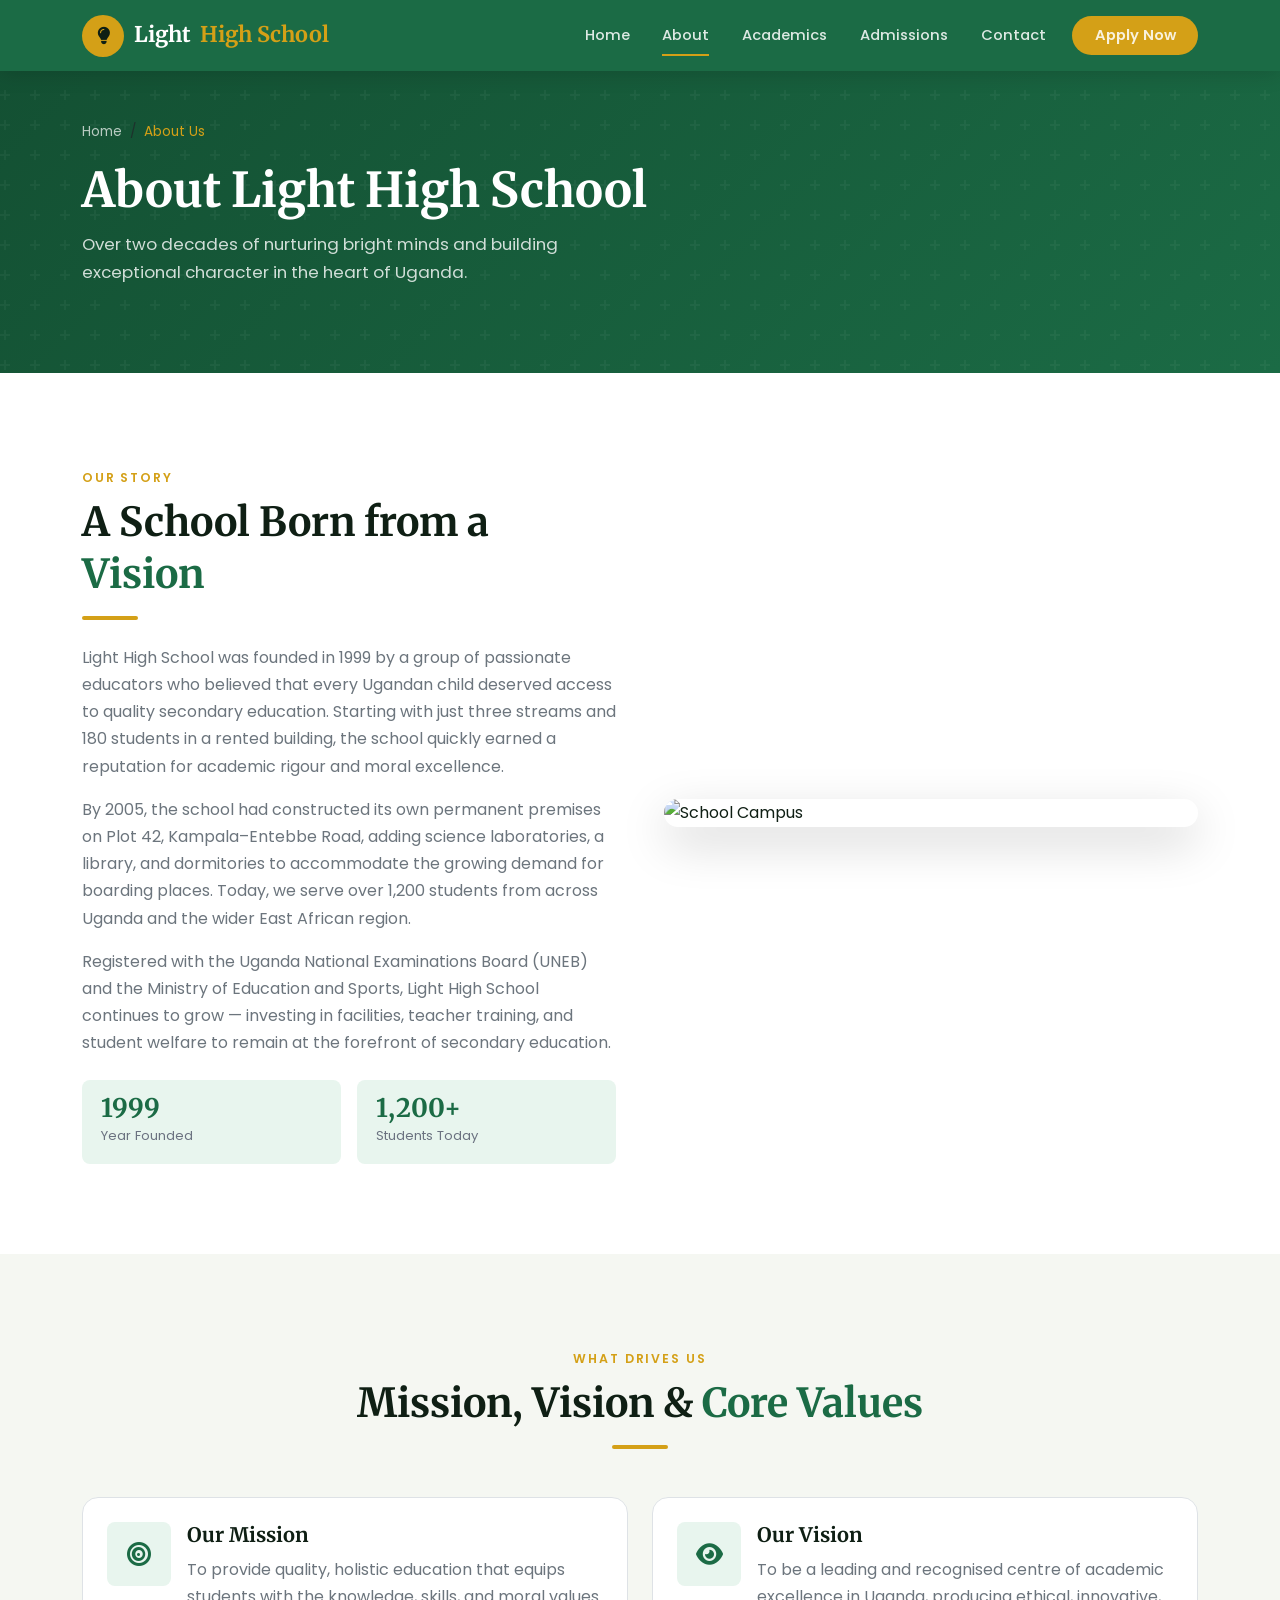
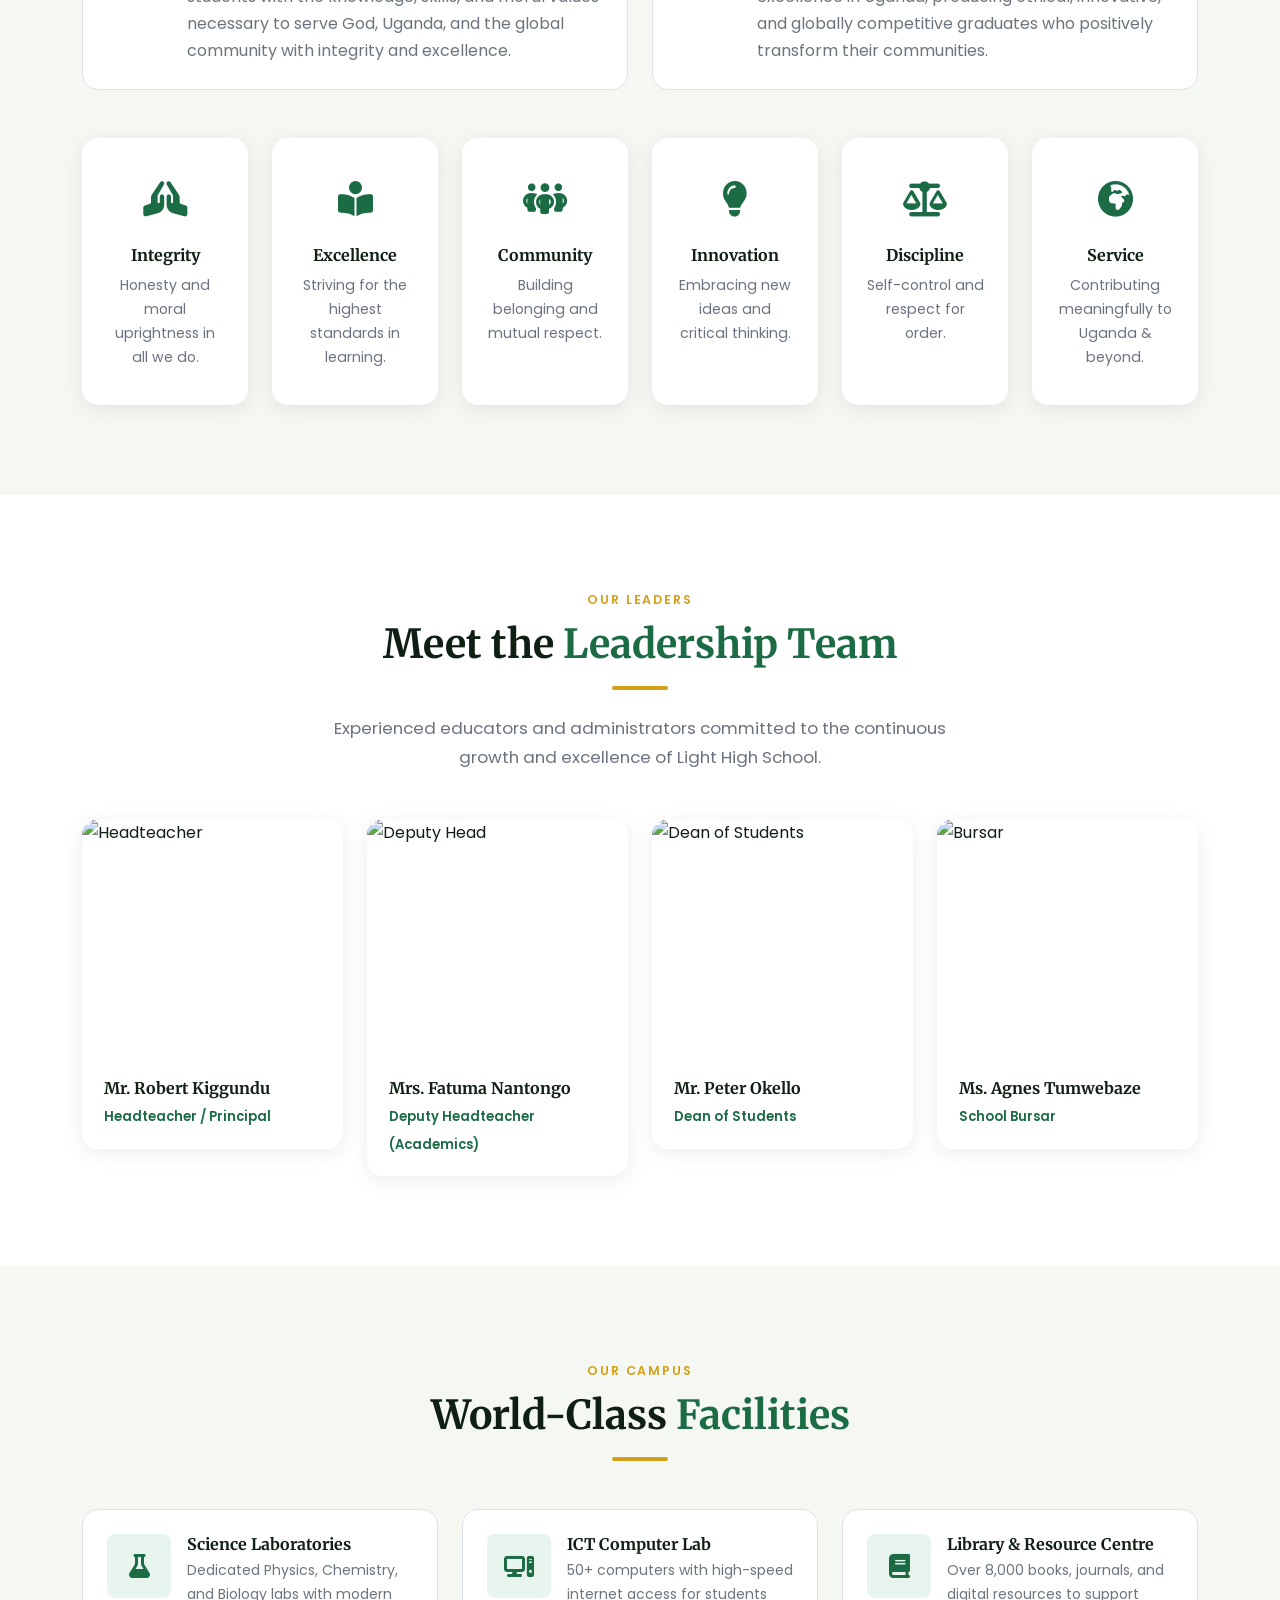
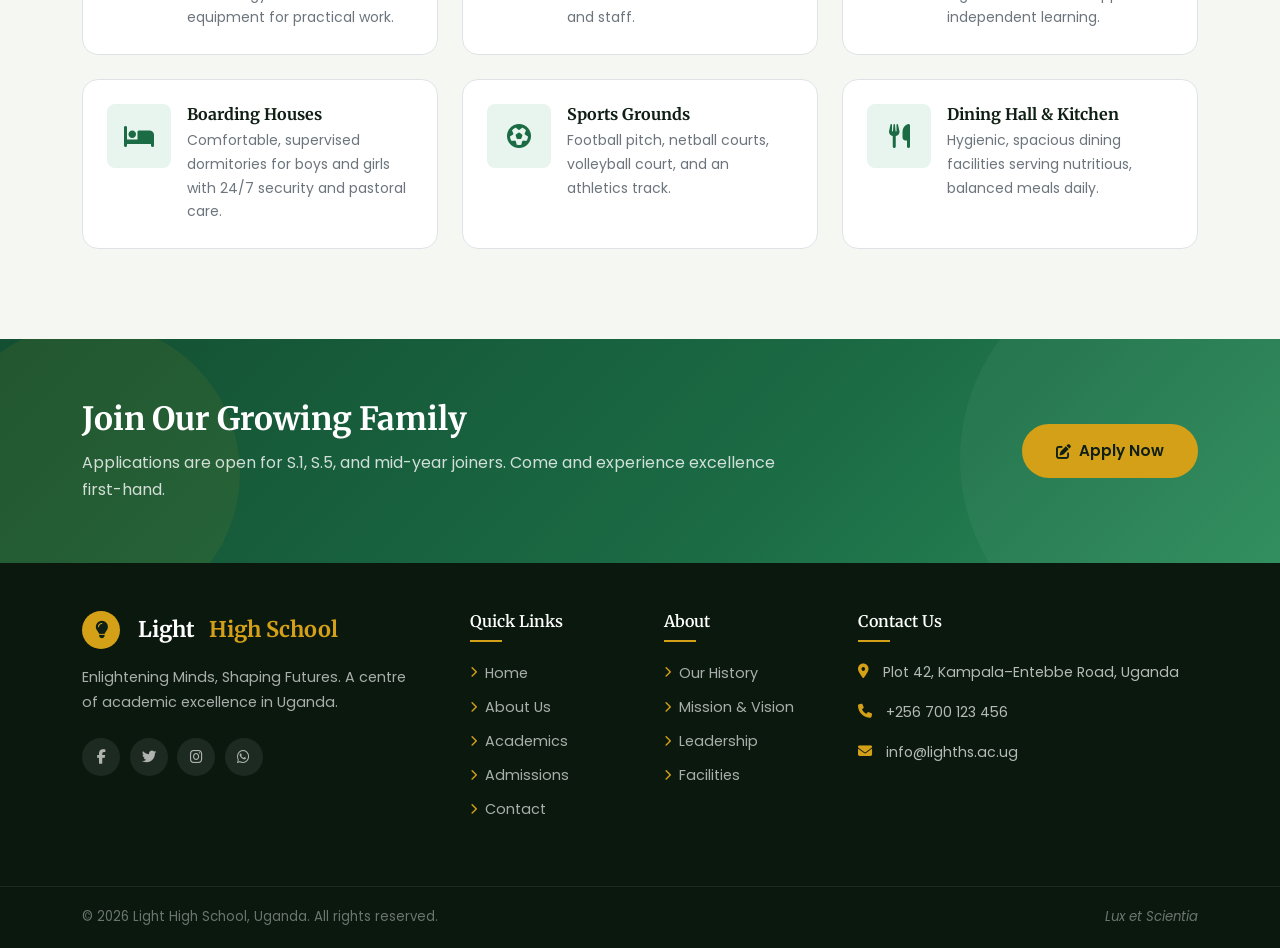
==== about.html @ de882171 "Add custom styles and main JavaScript functionality for Light High School website - Created a new CS" ====
<!DOCTYPE html>
<html lang="en">
<head>
  <meta charset="UTF-8" />
  <meta name="viewport" content="width=device-width, initial-scale=1.0" />
  <meta name="description" content="About Light High School Uganda — our history, mission, vision, core values, leadership, and campus facilities." />
  <title>About Us | Light High School Uganda</title>

  <link rel="icon" href="data:image/svg+xml,<svg xmlns='http://www.w3.org/2000/svg' viewBox='0 0 100 100'><text y='.9em' font-size='90'>🏫</text></svg>" />
  <link rel="preconnect" href="https://fonts.googleapis.com" />
  <link rel="preconnect" href="https://fonts.gstatic.com" crossorigin />
  <link href="https://fonts.googleapis.com/css2?family=Merriweather:wght@400;700;900&family=Poppins:wght@300;400;500;600;700&display=swap" rel="stylesheet" />
  <link href="https://cdn.jsdelivr.net/npm/bootstrap@5.3.3/dist/css/bootstrap.min.css" rel="stylesheet" />
  <link href="https://cdnjs.cloudflare.com/ajax/libs/font-awesome/6.5.1/css/all.min.css" rel="stylesheet" />
  <link href="https://unpkg.com/aos@2.3.4/dist/aos.css" rel="stylesheet" />
  <link href="css/style.css" rel="stylesheet" />
</head>
<body>

  <div id="preloader">
    <div class="preloader-logo">
      <div class="preloader-spinner"></div>
      <p class="fw-semibold text-primary-custom mb-0">Light High School</p>
    </div>
  </div>

  <!-- NAVBAR -->
  <nav id="mainNav" class="navbar navbar-expand-lg fixed-top navbar-solid">
    <div class="container">
      <a class="navbar-brand" href="index.html">
        <div class="brand-icon"><i class="fa-solid fa-lightbulb"></i></div>
        Light <span>High School</span>
      </a>
      <button class="navbar-toggler border-0 p-1" type="button" data-bs-toggle="collapse" data-bs-target="#navbarNav" aria-label="Toggle navigation">
        <span class="navbar-toggler-icon"></span>
      </button>
      <div class="collapse navbar-collapse" id="navbarNav">
        <ul class="navbar-nav ms-auto align-items-lg-center gap-lg-1">
          <li class="nav-item"><a class="nav-link" href="index.html">Home</a></li>
          <li class="nav-item"><a class="nav-link active" href="about.html">About</a></li>
          <li class="nav-item"><a class="nav-link" href="academics.html">Academics</a></li>
          <li class="nav-item"><a class="nav-link" href="admissions.html">Admissions</a></li>
          <li class="nav-item"><a class="nav-link" href="contact.html">Contact</a></li>
          <li class="nav-item ms-lg-2">
            <a class="nav-link nav-btn" href="admissions.html">Apply Now</a>
          </li>
        </ul>
      </div>
    </div>
  </nav>

  <!-- PAGE HERO -->
  <section class="page-hero">
    <div class="container position-relative" style="z-index:1;">
      <nav aria-label="breadcrumb" class="mb-3">
        <ol class="breadcrumb mb-0">
          <li class="breadcrumb-item"><a href="index.html">Home</a></li>
          <li class="breadcrumb-item active">About Us</li>
        </ol>
      </nav>
      <h1 class="text-white fw-bold mb-2" style="font-family:var(--ff-heading); font-size:clamp(2rem,5vw,3rem);">About Light High School</h1>
      <p style="color:rgba(255,255,255,.8); max-width:560px; font-size:1.05rem;">
        Over two decades of nurturing bright minds and building exceptional character in the heart of Uganda.
      </p>
    </div>
  </section>

  <!-- ===================== HISTORY ===================== -->
  <section class="section-pad bg-white">
    <div class="container">
      <div class="row align-items-center g-5">
        <div class="col-lg-6" data-aos="fade-right">
          <span class="section-label">Our Story</span>
          <h2 class="section-title">A School Born from a <span>Vision</span></h2>
          <div class="divider"></div>
          <p class="text-secondary mb-3">
            Light High School was founded in 1999 by a group of passionate educators who believed
            that every Ugandan child deserved access to quality secondary education. Starting with
            just three streams and 180 students in a rented building, the school quickly earned a
            reputation for academic rigour and moral excellence.
          </p>
          <p class="text-secondary mb-3">
            By 2005, the school had constructed its own permanent premises on Plot 42, Kampala–Entebbe
            Road, adding science laboratories, a library, and dormitories to accommodate the growing
            demand for boarding places. Today, we serve over 1,200 students from across Uganda and the
            wider East African region.
          </p>
          <p class="text-secondary mb-4">
            Registered with the Uganda National Examinations Board (UNEB) and the Ministry of Education
            and Sports, Light High School continues to grow — investing in facilities, teacher training,
            and student welfare to remain at the forefront of secondary education.
          </p>
          <div class="row g-3">
            <div class="col-6">
              <div class="achieve-badge">
                <div>
                  <div class="achieve-num">1999</div>
                  <p>Year Founded</p>
                </div>
              </div>
            </div>
            <div class="col-6">
              <div class="achieve-badge">
                <div>
                  <div class="achieve-num">1,200+</div>
                  <p>Students Today</p>
                </div>
              </div>
            </div>
          </div>
        </div>
        <div class="col-lg-6" data-aos="fade-left">
          <img
            src="https://images.unsplash.com/photo-1580582932707-520aed937b7b?w=700&q=80"
            alt="School Campus"
            class="img-fluid rounded-4 shadow-lg"
          />
        </div>
      </div>
    </div>
  </section>

  <!-- ===================== MISSION / VISION / VALUES ===================== -->
  <section class="section-pad bg-light-custom">
    <div class="container">
      <div class="text-center mb-5" data-aos="fade-up">
        <span class="section-label">What Drives Us</span>
        <h2 class="section-title">Mission, Vision &amp; <span>Core Values</span></h2>
        <div class="divider divider-center"></div>
      </div>

      <div class="row g-4 mb-5">
        <div class="col-md-6" data-aos="fade-up">
          <div class="card-hover p-4 h-100 d-flex gap-3">
            <div class="icon-box flex-shrink-0"><i class="fa-solid fa-bullseye"></i></div>
            <div>
              <h5 class="fw-bold mb-2">Our Mission</h5>
              <p class="text-secondary mb-0">
                To provide quality, holistic education that equips students with the knowledge,
                skills, and moral values necessary to serve God, Uganda, and the global community
                with integrity and excellence.
              </p>
            </div>
          </div>
        </div>
        <div class="col-md-6" data-aos="fade-up" data-aos-delay="100">
          <div class="card-hover p-4 h-100 d-flex gap-3">
            <div class="icon-box flex-shrink-0"><i class="fa-solid fa-eye"></i></div>
            <div>
              <h5 class="fw-bold mb-2">Our Vision</h5>
              <p class="text-secondary mb-0">
                To be a leading and recognised centre of academic excellence in Uganda, producing
                ethical, innovative, and globally competitive graduates who positively transform
                their communities.
              </p>
            </div>
          </div>
        </div>
      </div>

      <!-- Core Values -->
      <div class="row g-4">
        <div class="col-6 col-md-4 col-lg-2" data-aos="fade-up" data-aos-delay="0">
          <div class="value-card">
            <div class="value-icon"><i class="fa-solid fa-hands-praying"></i></div>
            <h5>Integrity</h5>
            <p>Honesty and moral uprightness in all we do.</p>
          </div>
        </div>
        <div class="col-6 col-md-4 col-lg-2" data-aos="fade-up" data-aos-delay="60">
          <div class="value-card">
            <div class="value-icon"><i class="fa-solid fa-book-open-reader"></i></div>
            <h5>Excellence</h5>
            <p>Striving for the highest standards in learning.</p>
          </div>
        </div>
        <div class="col-6 col-md-4 col-lg-2" data-aos="fade-up" data-aos-delay="120">
          <div class="value-card">
            <div class="value-icon"><i class="fa-solid fa-people-group"></i></div>
            <h5>Community</h5>
            <p>Building belonging and mutual respect.</p>
          </div>
        </div>
        <div class="col-6 col-md-4 col-lg-2" data-aos="fade-up" data-aos-delay="180">
          <div class="value-card">
            <div class="value-icon"><i class="fa-solid fa-lightbulb"></i></div>
            <h5>Innovation</h5>
            <p>Embracing new ideas and critical thinking.</p>
          </div>
        </div>
        <div class="col-6 col-md-4 col-lg-2" data-aos="fade-up" data-aos-delay="240">
          <div class="value-card">
            <div class="value-icon"><i class="fa-solid fa-scale-balanced"></i></div>
            <h5>Discipline</h5>
            <p>Self-control and respect for order.</p>
          </div>
        </div>
        <div class="col-6 col-md-4 col-lg-2" data-aos="fade-up" data-aos-delay="300">
          <div class="value-card">
            <div class="value-icon"><i class="fa-solid fa-earth-africa"></i></div>
            <h5>Service</h5>
            <p>Contributing meaningfully to Uganda &amp; beyond.</p>
          </div>
        </div>
      </div>
    </div>
  </section>

  <!-- ===================== LEADERSHIP ===================== -->
  <section class="section-pad bg-white">
    <div class="container">
      <div class="text-center mb-5" data-aos="fade-up">
        <span class="section-label">Our Leaders</span>
        <h2 class="section-title">Meet the <span>Leadership Team</span></h2>
        <div class="divider divider-center"></div>
        <p class="section-subtitle mx-auto">
          Experienced educators and administrators committed to the continuous growth
          and excellence of Light High School.
        </p>
      </div>
      <div class="row g-4 justify-content-center">
        <div class="col-sm-6 col-lg-3" data-aos="fade-up">
          <div class="team-card">
            <div class="team-img">
              <img src="https://i.pravatar.cc/300?img=59" alt="Headteacher" />
            </div>
            <div class="team-info">
              <h5>Mr. Robert Kiggundu</h5>
              <span>Headteacher / Principal</span>
            </div>
          </div>
        </div>
        <div class="col-sm-6 col-lg-3" data-aos="fade-up" data-aos-delay="80">
          <div class="team-card">
            <div class="team-img">
              <img src="https://i.pravatar.cc/300?img=49" alt="Deputy Head" />
            </div>
            <div class="team-info">
              <h5>Mrs. Fatuma Nantongo</h5>
              <span>Deputy Headteacher (Academics)</span>
            </div>
          </div>
        </div>
        <div class="col-sm-6 col-lg-3" data-aos="fade-up" data-aos-delay="160">
          <div class="team-card">
            <div class="team-img">
              <img src="https://i.pravatar.cc/300?img=52" alt="Dean of Students" />
            </div>
            <div class="team-info">
              <h5>Mr. Peter Okello</h5>
              <span>Dean of Students</span>
            </div>
          </div>
        </div>
        <div class="col-sm-6 col-lg-3" data-aos="fade-up" data-aos-delay="240">
          <div class="team-card">
            <div class="team-img">
              <img src="https://i.pravatar.cc/300?img=44" alt="Bursar" />
            </div>
            <div class="team-info">
              <h5>Ms. Agnes Tumwebaze</h5>
              <span>School Bursar</span>
            </div>
          </div>
        </div>
      </div>
    </div>
  </section>

  <!-- ===================== FACILITIES ===================== -->
  <section class="section-pad bg-light-custom">
    <div class="container">
      <div class="text-center mb-5" data-aos="fade-up">
        <span class="section-label">Our Campus</span>
        <h2 class="section-title">World-Class <span>Facilities</span></h2>
        <div class="divider divider-center"></div>
      </div>
      <div class="row g-4">
        <div class="col-md-6 col-lg-4" data-aos="fade-up" data-aos-delay="0">
          <div class="card-hover p-4 h-100 d-flex gap-3">
            <div class="icon-box flex-shrink-0"><i class="fa-solid fa-flask"></i></div>
            <div>
              <h6 class="fw-bold mb-1">Science Laboratories</h6>
              <p class="text-secondary small mb-0">Dedicated Physics, Chemistry, and Biology labs with modern equipment for practical work.</p>
            </div>
          </div>
        </div>
        <div class="col-md-6 col-lg-4" data-aos="fade-up" data-aos-delay="60">
          <div class="card-hover p-4 h-100 d-flex gap-3">
            <div class="icon-box flex-shrink-0"><i class="fa-solid fa-computer"></i></div>
            <div>
              <h6 class="fw-bold mb-1">ICT Computer Lab</h6>
              <p class="text-secondary small mb-0">50+ computers with high-speed internet access for students and staff.</p>
            </div>
          </div>
        </div>
        <div class="col-md-6 col-lg-4" data-aos="fade-up" data-aos-delay="120">
          <div class="card-hover p-4 h-100 d-flex gap-3">
            <div class="icon-box flex-shrink-0"><i class="fa-solid fa-book"></i></div>
            <div>
              <h6 class="fw-bold mb-1">Library &amp; Resource Centre</h6>
              <p class="text-secondary small mb-0">Over 8,000 books, journals, and digital resources to support independent learning.</p>
            </div>
          </div>
        </div>
        <div class="col-md-6 col-lg-4" data-aos="fade-up" data-aos-delay="0">
          <div class="card-hover p-4 h-100 d-flex gap-3">
            <div class="icon-box flex-shrink-0"><i class="fa-solid fa-bed"></i></div>
            <div>
              <h6 class="fw-bold mb-1">Boarding Houses</h6>
              <p class="text-secondary small mb-0">Comfortable, supervised dormitories for boys and girls with 24/7 security and pastoral care.</p>
            </div>
          </div>
        </div>
        <div class="col-md-6 col-lg-4" data-aos="fade-up" data-aos-delay="60">
          <div class="card-hover p-4 h-100 d-flex gap-3">
            <div class="icon-box flex-shrink-0"><i class="fa-solid fa-futbol"></i></div>
            <div>
              <h6 class="fw-bold mb-1">Sports Grounds</h6>
              <p class="text-secondary small mb-0">Football pitch, netball courts, volleyball court, and an athletics track.</p>
            </div>
          </div>
        </div>
        <div class="col-md-6 col-lg-4" data-aos="fade-up" data-aos-delay="120">
          <div class="card-hover p-4 h-100 d-flex gap-3">
            <div class="icon-box flex-shrink-0"><i class="fa-solid fa-utensils"></i></div>
            <div>
              <h6 class="fw-bold mb-1">Dining Hall &amp; Kitchen</h6>
              <p class="text-secondary small mb-0">Hygienic, spacious dining facilities serving nutritious, balanced meals daily.</p>
            </div>
          </div>
        </div>
      </div>
    </div>
  </section>

  <!-- CTA -->
  <section class="cta-banner section-pad-sm">
    <div class="container position-relative" style="z-index:1;">
      <div class="row align-items-center g-4">
        <div class="col-lg-8" data-aos="fade-right">
          <h2 class="text-white fw-bold mb-2" style="font-family:var(--ff-heading); font-size:clamp(1.5rem,3vw,2rem);">
            Join Our Growing Family
          </h2>
          <p style="color:rgba(255,255,255,.8); margin:0;">
            Applications are open for S.1, S.5, and mid-year joiners. Come and experience excellence first-hand.
          </p>
        </div>
        <div class="col-lg-4 text-lg-end" data-aos="fade-left">
          <a href="admissions.html" class="btn-gold">
            <i class="fa-solid fa-pen-to-square"></i> Apply Now
          </a>
        </div>
      </div>
    </div>
  </section>

  <!-- FOOTER -->
  <footer class="footer pt-5 pb-0">
    <div class="container">
      <div class="row g-5 pb-5">
        <div class="col-lg-4">
          <a href="index.html" class="navbar-brand mb-3 d-inline-flex text-white text-decoration-none" style="font-family:var(--ff-heading);">
            <div class="brand-icon me-2" style="background:var(--clr-gold); color:#0f1f14; width:38px; height:38px; border-radius:50%; display:flex; align-items:center; justify-content:center;">
              <i class="fa-solid fa-lightbulb"></i>
            </div>
            Light <span style="color:var(--clr-gold); margin-left:.3rem;">High School</span>
          </a>
          <p style="font-size:.9rem; color:rgba(255,255,255,.65);" class="mb-4">
            Enlightening Minds, Shaping Futures. A centre of academic excellence in Uganda.
          </p>
          <div class="social-links">
            <a href="#" class="social-link"><i class="fab fa-facebook-f"></i></a>
            <a href="#" class="social-link"><i class="fab fa-twitter"></i></a>
            <a href="#" class="social-link"><i class="fab fa-instagram"></i></a>
            <a href="#" class="social-link"><i class="fab fa-whatsapp"></i></a>
          </div>
        </div>
        <div class="col-6 col-lg-2">
          <h5>Quick Links</h5>
          <ul class="footer-links">
            <li><a href="index.html"><i class="fa-solid fa-chevron-right"></i>Home</a></li>
            <li><a href="about.html"><i class="fa-solid fa-chevron-right"></i>About Us</a></li>
            <li><a href="academics.html"><i class="fa-solid fa-chevron-right"></i>Academics</a></li>
            <li><a href="admissions.html"><i class="fa-solid fa-chevron-right"></i>Admissions</a></li>
            <li><a href="contact.html"><i class="fa-solid fa-chevron-right"></i>Contact</a></li>
          </ul>
        </div>
        <div class="col-6 col-lg-2">
          <h5>About</h5>
          <ul class="footer-links">
            <li><a href="about.html"><i class="fa-solid fa-chevron-right"></i>Our History</a></li>
            <li><a href="about.html"><i class="fa-solid fa-chevron-right"></i>Mission &amp; Vision</a></li>
            <li><a href="about.html"><i class="fa-solid fa-chevron-right"></i>Leadership</a></li>
            <li><a href="about.html"><i class="fa-solid fa-chevron-right"></i>Facilities</a></li>
          </ul>
        </div>
        <div class="col-lg-4">
          <h5>Contact Us</h5>
          <div class="footer-contact-item"><i class="fa-solid fa-location-dot"></i><span>Plot 42, Kampala–Entebbe Road, Uganda</span></div>
          <div class="footer-contact-item"><i class="fa-solid fa-phone"></i><span>+256 700 123 456</span></div>
          <div class="footer-contact-item"><i class="fa-solid fa-envelope"></i><span>info@lighths.ac.ug</span></div>
        </div>
      </div>
    </div>
    <div class="footer-bottom">
      <div class="container d-flex flex-column flex-md-row align-items-center justify-content-between gap-2">
        <p class="mb-0">&copy; <span class="current-year"></span> Light High School, Uganda. All rights reserved.</p>
        <p class="mb-0"><em>Lux et Scientia</em></p>
      </div>
    </div>
  </footer>

  <button id="backToTop" aria-label="Back to top"><i class="fa-solid fa-chevron-up"></i></button>

  <script src="https://cdn.jsdelivr.net/npm/bootstrap@5.3.3/dist/js/bootstrap.bundle.min.js"></script>
  <script src="https://unpkg.com/aos@2.3.4/dist/aos.js"></script>
  <script>AOS.init({ once: true, duration: 700, offset: 60 });</script>
  <script src="js/main.js"></script>
</body>
</html>
---- css/style.css ----
/* ============================================================
   LIGHT HIGH SCHOOL — Custom Stylesheet
   ============================================================ */

/* ---------- CSS Variables ---------- */
:root {
  --clr-primary:    #1b6b45;
  --clr-primary-dk: #134f32;
  --clr-primary-lt: #e8f5ee;
  --clr-gold:       #d4a017;
  --clr-gold-lt:    #fdf4dc;
  --clr-dark:       #0f1f14;
  --clr-gray:       #6b7280;
  --clr-light:      #f5f7f2;
  --clr-white:      #ffffff;
  --clr-border:     #dee2e6;

  --ff-heading: 'Merriweather', serif;
  --ff-body:    'Poppins', sans-serif;

  --radius:    0.5rem;
  --radius-lg: 1rem;
  --shadow:    0 4px 20px rgba(0,0,0,.08);
  --shadow-md: 0 8px 32px rgba(0,0,0,.12);
  --transition: all .3s ease;
}

/* ---------- Base ---------- */
*, *::before, *::after { box-sizing: border-box; margin: 0; padding: 0; }

html { scroll-behavior: smooth; }

body {
  font-family: var(--ff-body);
  font-size: 16px;
  color: var(--clr-dark);
  background: var(--clr-white);
  line-height: 1.7;
  overflow-x: hidden;
}

h1, h2, h3, h4, h5, h6 {
  font-family: var(--ff-heading);
  font-weight: 700;
  line-height: 1.3;
}

a { text-decoration: none; transition: var(--transition); }
img { max-width: 100%; display: block; }

/* ---------- Utility Classes ---------- */
.text-primary-custom { color: var(--clr-primary) !important; }
.text-gold           { color: var(--clr-gold) !important; }
.bg-primary-custom   { background-color: var(--clr-primary) !important; }
.bg-light-custom     { background-color: var(--clr-light) !important; }
.bg-gold             { background-color: var(--clr-gold) !important; }

.section-pad { padding: 90px 0; }
.section-pad-sm { padding: 60px 0; }

.section-label {
  display: inline-block;
  font-size: .78rem;
  font-weight: 600;
  letter-spacing: .15em;
  text-transform: uppercase;
  color: var(--clr-gold);
  margin-bottom: .5rem;
}

.section-title {
  font-size: clamp(1.8rem, 4vw, 2.5rem);
  color: var(--clr-dark);
  margin-bottom: 1rem;
}

.section-title span { color: var(--clr-primary); }

.section-subtitle {
  color: var(--clr-gray);
  font-size: 1.05rem;
  max-width: 620px;
}

.divider {
  width: 56px;
  height: 4px;
  background: var(--clr-gold);
  border-radius: 2px;
  margin: 1rem 0 1.5rem;
}

.divider-center { margin-left: auto; margin-right: auto; }

/* ---------- Buttons ---------- */
.btn-primary-custom {
  background: var(--clr-primary);
  color: var(--clr-white);
  border: 2px solid var(--clr-primary);
  padding: .75rem 2rem;
  border-radius: 50px;
  font-weight: 600;
  font-size: .95rem;
  display: inline-flex;
  align-items: center;
  gap: .5rem;
  transition: var(--transition);
}
.btn-primary-custom:hover {
  background: var(--clr-primary-dk);
  border-color: var(--clr-primary-dk);
  color: var(--clr-white);
  transform: translateY(-2px);
  box-shadow: 0 6px 20px rgba(27,107,69,.35);
}

.btn-outline-custom {
  background: transparent;
  color: var(--clr-white);
  border: 2px solid var(--clr-white);
  padding: .75rem 2rem;
  border-radius: 50px;
  font-weight: 600;
  font-size: .95rem;
  display: inline-flex;
  align-items: center;
  gap: .5rem;
  transition: var(--transition);
}
.btn-outline-custom:hover {
  background: var(--clr-white);
  color: var(--clr-primary);
  transform: translateY(-2px);
}

.btn-gold {
  background: var(--clr-gold);
  color: var(--clr-dark);
  border: 2px solid var(--clr-gold);
  padding: .75rem 2rem;
  border-radius: 50px;
  font-weight: 600;
  font-size: .95rem;
  display: inline-flex;
  align-items: center;
  gap: .5rem;
  transition: var(--transition);
}
.btn-gold:hover {
  background: #b8880f;
  border-color: #b8880f;
  color: var(--clr-white);
  transform: translateY(-2px);
  box-shadow: 0 6px 20px rgba(212,160,23,.35);
}

/* ---------- Navbar ---------- */
#mainNav {
  transition: background .4s ease, box-shadow .4s ease, padding .3s ease;
  padding: 1.1rem 0;
  z-index: 1050;
}

#mainNav.scrolled {
  background: var(--clr-white) !important;
  box-shadow: 0 2px 20px rgba(0,0,0,.1);
  padding: .6rem 0;
}

#mainNav.scrolled .nav-link { color: var(--clr-dark) !important; }
#mainNav.scrolled .navbar-brand { color: var(--clr-primary) !important; }
#mainNav.scrolled .navbar-brand span { color: var(--clr-gold) !important; }
#mainNav.scrolled .nav-btn { background: var(--clr-primary) !important; color: var(--clr-white) !important; }

.navbar-brand {
  font-family: var(--ff-heading);
  font-size: 1.35rem;
  font-weight: 700;
  color: var(--clr-white) !important;
  display: flex;
  align-items: center;
  gap: .6rem;
}
.navbar-brand span { color: var(--clr-gold); }
.navbar-brand .brand-icon {
  width: 42px;
  height: 42px;
  background: var(--clr-gold);
  border-radius: 50%;
  display: flex;
  align-items: center;
  justify-content: center;
  font-size: 1.1rem;
  color: var(--clr-dark);
  flex-shrink: 0;
}

.nav-link {
  font-weight: 500;
  font-size: .92rem;
  color: rgba(255,255,255,.9) !important;
  padding: .4rem .9rem !important;
  position: relative;
  transition: var(--transition);
}
.nav-link::after {
  content: '';
  position: absolute;
  bottom: -2px;
  left: .9rem;
  right: .9rem;
  height: 2px;
  background: var(--clr-gold);
  transform: scaleX(0);
  transition: transform .3s ease;
}
.nav-link:hover::after,
.nav-link.active::after { transform: scaleX(1); }
.nav-link:hover, .nav-link.active { color: var(--clr-gold) !important; }

.nav-btn {
  background: var(--clr-gold);
  color: var(--clr-dark) !important;
  border-radius: 50px;
  padding: .45rem 1.4rem !important;
  font-weight: 600;
  transition: var(--transition);
}
.nav-btn:hover { background: #b8880f !important; color: var(--clr-white) !important; transform: translateY(-1px); }
.nav-btn::after { display: none !important; }

/* Solid navbar (non-transparent pages) */
.navbar-solid {
  background: var(--clr-primary) !important;
  box-shadow: 0 2px 20px rgba(0,0,0,.15);
  padding: .6rem 0 !important;
}
.navbar-solid .nav-link { color: rgba(255,255,255,.85) !important; }

/* ---------- Hero ---------- */
.hero {
  min-height: 100vh;
  background: linear-gradient(135deg, rgba(15,31,20,.82) 0%, rgba(27,107,69,.65) 100%),
              url('https://images.unsplash.com/photo-1580582932707-520aed937b7b?w=1600&q=80') center/cover no-repeat;
  display: flex;
  align-items: center;
  position: relative;
  overflow: hidden;
}

.hero::after {
  content: '';
  position: absolute;
  bottom: 0; left: 0; right: 0;
  height: 80px;
  background: linear-gradient(to bottom, transparent, var(--clr-white));
}

.hero-badge {
  display: inline-flex;
  align-items: center;
  gap: .5rem;
  background: rgba(212,160,23,.2);
  border: 1px solid rgba(212,160,23,.5);
  color: var(--clr-gold);
  padding: .45rem 1.2rem;
  border-radius: 50px;
  font-size: .82rem;
  font-weight: 600;
  letter-spacing: .08em;
  text-transform: uppercase;
  margin-bottom: 1.5rem;
}

.hero-title {
  font-size: clamp(2.4rem, 6vw, 4rem);
  color: var(--clr-white);
  margin-bottom: 1.2rem;
  line-height: 1.2;
}
.hero-title span { color: var(--clr-gold); }

.hero-subtitle {
  font-size: 1.1rem;
  color: rgba(255,255,255,.85);
  max-width: 560px;
  margin-bottom: 2.2rem;
}

.hero-actions { display: flex; gap: 1rem; flex-wrap: wrap; }

.hero-scroll {
  position: absolute;
  bottom: 100px;
  left: 50%;
  transform: translateX(-50%);
  display: flex;
  flex-direction: column;
  align-items: center;
  gap: .4rem;
  color: rgba(255,255,255,.6);
  font-size: .75rem;
  letter-spacing: .1em;
  text-transform: uppercase;
  z-index: 2;
  animation: bounce 2s infinite;
}
.hero-scroll i { font-size: 1.2rem; }

@keyframes bounce {
  0%, 100% { transform: translateX(-50%) translateY(0); }
  50%       { transform: translateX(-50%) translateY(8px); }
}

/* ---------- Stats Bar ---------- */
.stats-bar {
  background: var(--clr-primary);
  padding: 0;
}

.stat-item {
  padding: 2rem 1.5rem;
  text-align: center;
  position: relative;
  transition: var(--transition);
}

.stat-item:not(:last-child)::after {
  content: '';
  position: absolute;
  right: 0; top: 25%; bottom: 25%;
  width: 1px;
  background: rgba(255,255,255,.2);
}

.stat-number {
  font-family: var(--ff-heading);
  font-size: 2.4rem;
  font-weight: 700;
  color: var(--clr-gold);
  line-height: 1;
}

.stat-label {
  font-size: .82rem;
  color: rgba(255,255,255,.75);
  font-weight: 500;
  margin-top: .3rem;
  text-transform: uppercase;
  letter-spacing: .08em;
}

/* ---------- Cards ---------- */
.card-hover {
  border: 1px solid var(--clr-border);
  border-radius: var(--radius-lg);
  overflow: hidden;
  transition: var(--transition);
  background: var(--clr-white);
}
.card-hover:hover {
  transform: translateY(-6px);
  box-shadow: var(--shadow-md);
  border-color: transparent;
}

.icon-box {
  width: 64px;
  height: 64px;
  border-radius: var(--radius);
  display: flex;
  align-items: center;
  justify-content: center;
  font-size: 1.5rem;
  background: var(--clr-primary-lt);
  color: var(--clr-primary);
  transition: var(--transition);
}
.card-hover:hover .icon-box {
  background: var(--clr-primary);
  color: var(--clr-white);
}

/* ---------- Page Hero (inner pages) ---------- */
.page-hero {
  background: linear-gradient(135deg, var(--clr-primary-dk) 0%, var(--clr-primary) 100%);
  padding: 120px 0 70px;
  position: relative;
  overflow: hidden;
}

.page-hero::before {
  content: '';
  position: absolute;
  inset: 0;
  background: url("data:image/svg+xml,%3Csvg width='60' height='60' viewBox='0 0 60 60' xmlns='http://www.w3.org/2000/svg'%3E%3Cg fill='none' fill-rule='evenodd'%3E%3Cg fill='%23ffffff' fill-opacity='0.04'%3E%3Cpath d='M36 34v-4h-2v4h-4v2h4v4h2v-4h4v-2h-4zm0-30V0h-2v4h-4v2h4v4h2V6h4V4h-4zM6 34v-4H4v4H0v2h4v4h2v-4h4v-2H6zM6 4V0H4v4H0v2h4v4h2V6h4V4H6z'/%3E%3C/g%3E%3C/g%3E%3C/svg%3E");
}

.page-hero .breadcrumb-item { font-size: .85rem; }
.page-hero .breadcrumb-item a { color: rgba(255,255,255,.7); }
.page-hero .breadcrumb-item a:hover { color: var(--clr-gold); }
.page-hero .breadcrumb-item.active { color: var(--clr-gold); }
.page-hero .breadcrumb-divider { color: rgba(255,255,255,.4); }

/* ---------- News Card ---------- */
.news-card {
  border-radius: var(--radius-lg);
  overflow: hidden;
  background: var(--clr-white);
  box-shadow: var(--shadow);
  transition: var(--transition);
}
.news-card:hover { transform: translateY(-5px); box-shadow: var(--shadow-md); }

.news-card .news-img {
  height: 200px;
  overflow: hidden;
}
.news-card .news-img img {
  width: 100%; height: 100%;
  object-fit: cover;
  transition: transform .4s ease;
}
.news-card:hover .news-img img { transform: scale(1.06); }

.news-tag {
  font-size: .72rem;
  font-weight: 700;
  text-transform: uppercase;
  letter-spacing: .1em;
  background: var(--clr-primary-lt);
  color: var(--clr-primary);
  padding: .25rem .75rem;
  border-radius: 50px;
  display: inline-block;
}

.news-date { font-size: .82rem; color: var(--clr-gray); }

/* ---------- Subject / Program Cards ---------- */
.program-card {
  background: var(--clr-white);
  border-radius: var(--radius-lg);
  padding: 2rem;
  border-left: 4px solid var(--clr-primary);
  box-shadow: var(--shadow);
  transition: var(--transition);
}
.program-card:hover { transform: translateY(-4px); box-shadow: var(--shadow-md); border-left-color: var(--clr-gold); }

.program-card h5 { color: var(--clr-primary); margin-bottom: .4rem; }
.program-card p { color: var(--clr-gray); font-size: .9rem; margin: 0; }

/* ---------- Steps / Process ---------- */
.step-item {
  display: flex;
  gap: 1.5rem;
  align-items: flex-start;
  position: relative;
}

.step-number {
  width: 52px;
  height: 52px;
  border-radius: 50%;
  background: var(--clr-primary);
  color: var(--clr-white);
  font-weight: 700;
  font-size: 1.1rem;
  display: flex;
  align-items: center;
  justify-content: center;
  flex-shrink: 0;
  position: relative;
  z-index: 1;
}

.step-connector {
  position: absolute;
  left: 26px;
  top: 52px;
  bottom: -24px;
  width: 2px;
  background: var(--clr-border);
  z-index: 0;
}

/* ---------- FAQ Accordion ---------- */
.accordion-item { border: 1px solid var(--clr-border); border-radius: var(--radius) !important; margin-bottom: .75rem; overflow: hidden; }
.accordion-button {
  font-weight: 600;
  color: var(--clr-dark);
  background: var(--clr-white);
  font-size: .95rem;
  padding: 1.1rem 1.4rem;
}
.accordion-button:not(.collapsed) { background: var(--clr-primary-lt); color: var(--clr-primary); box-shadow: none; }
.accordion-button:focus { box-shadow: 0 0 0 .2rem rgba(27,107,69,.2); }
.accordion-button::after { filter: none; }
.accordion-body { padding: 1rem 1.4rem; color: var(--clr-gray); font-size: .95rem; }

/* ---------- Fees Table ---------- */
.fees-table th { background: var(--clr-primary); color: var(--clr-white); border: none; padding: 1rem 1.2rem; }
.fees-table td { padding: .9rem 1.2rem; border-color: var(--clr-border); }
.fees-table tbody tr:hover { background: var(--clr-primary-lt); }

/* ---------- Contact ---------- */
.contact-card {
  background: var(--clr-white);
  border-radius: var(--radius-lg);
  padding: 2rem 1.5rem;
  text-align: center;
  box-shadow: var(--shadow);
  transition: var(--transition);
  height: 100%;
}
.contact-card:hover { transform: translateY(-4px); box-shadow: var(--shadow-md); }

.contact-icon {
  width: 64px;
  height: 64px;
  border-radius: 50%;
  background: var(--clr-primary-lt);
  color: var(--clr-primary);
  font-size: 1.5rem;
  display: flex;
  align-items: center;
  justify-content: center;
  margin: 0 auto 1rem;
  transition: var(--transition);
}
.contact-card:hover .contact-icon { background: var(--clr-primary); color: var(--clr-white); }

.contact-form input,
.contact-form textarea,
.contact-form select {
  border: 1px solid var(--clr-border);
  border-radius: var(--radius);
  padding: .8rem 1rem;
  font-family: var(--ff-body);
  font-size: .93rem;
  width: 100%;
  transition: border-color .2s;
  color: var(--clr-dark);
}
.contact-form input:focus,
.contact-form textarea:focus,
.contact-form select:focus {
  outline: none;
  border-color: var(--clr-primary);
  box-shadow: 0 0 0 3px rgba(27,107,69,.1);
}
.contact-form label { font-size: .88rem; font-weight: 600; color: var(--clr-dark); margin-bottom: .4rem; display: block; }

/* ---------- Map placeholder ---------- */
.map-wrapper {
  border-radius: var(--radius-lg);
  overflow: hidden;
  box-shadow: var(--shadow);
  background: #e8ede9;
  height: 380px;
  display: flex;
  align-items: center;
  justify-content: center;
}
.map-wrapper iframe { width: 100%; height: 100%; border: none; }

/* ---------- CTA Banner ---------- */
.cta-banner {
  background: linear-gradient(135deg, var(--clr-primary-dk) 0%, var(--clr-primary) 60%, #2a8a58 100%);
  position: relative;
  overflow: hidden;
}
.cta-banner::before {
  content: '';
  position: absolute;
  right: -80px; top: -80px;
  width: 400px; height: 400px;
  border-radius: 50%;
  background: rgba(255,255,255,.04);
}
.cta-banner::after {
  content: '';
  position: absolute;
  left: -60px; bottom: -60px;
  width: 300px; height: 300px;
  border-radius: 50%;
  background: rgba(212,160,23,.08);
}

/* ---------- Footer ---------- */
.footer {
  background: #0a180e;
  color: rgba(255,255,255,.7);
}

.footer h5 {
  color: var(--clr-white);
  font-size: 1rem;
  font-weight: 600;
  margin-bottom: 1.2rem;
  position: relative;
  padding-bottom: .6rem;
}
.footer h5::after {
  content: '';
  position: absolute;
  left: 0; bottom: 0;
  width: 32px; height: 2px;
  background: var(--clr-gold);
}

.footer a { color: rgba(255,255,255,.65); }
.footer a:hover { color: var(--clr-gold); padding-left: 4px; }

.footer-links { list-style: none; padding: 0; }
.footer-links li { margin-bottom: .6rem; font-size: .9rem; }
.footer-links li a { display: flex; align-items: center; gap: .5rem; }
.footer-links li a i { font-size: .7rem; color: var(--clr-gold); transition: var(--transition); }

.footer-contact-item {
  display: flex;
  align-items: flex-start;
  gap: .9rem;
  margin-bottom: 1rem;
  font-size: .88rem;
}
.footer-contact-item i { color: var(--clr-gold); margin-top: .2rem; flex-shrink: 0; }

.social-links { display: flex; gap: .6rem; flex-wrap: wrap; }
.social-link {
  width: 38px; height: 38px;
  border-radius: 50%;
  background: rgba(255,255,255,.08);
  color: rgba(255,255,255,.7);
  display: flex; align-items: center; justify-content: center;
  font-size: .9rem;
  transition: var(--transition);
}
.social-link:hover { background: var(--clr-gold); color: var(--clr-dark); transform: translateY(-2px); }

.footer-bottom {
  border-top: 1px solid rgba(255,255,255,.08);
  padding: 1.2rem 0;
  font-size: .83rem;
  color: rgba(255,255,255,.4);
}

/* ---------- Back to Top ---------- */
#backToTop {
  position: fixed;
  bottom: 2rem; right: 2rem;
  width: 46px; height: 46px;
  background: var(--clr-primary);
  color: var(--clr-white);
  border-radius: 50%;
  display: flex; align-items: center; justify-content: center;
  font-size: 1.1rem;
  box-shadow: 0 4px 16px rgba(27,107,69,.4);
  opacity: 0; visibility: hidden;
  transition: var(--transition);
  z-index: 999;
  border: none;
  cursor: pointer;
}
#backToTop.visible { opacity: 1; visibility: visible; }
#backToTop:hover { background: var(--clr-primary-dk); transform: translateY(-3px); }

/* ---------- Preloader ---------- */
#preloader {
  position: fixed;
  inset: 0;
  background: var(--clr-white);
  display: flex; align-items: center; justify-content: center;
  z-index: 9999;
  transition: opacity .4s, visibility .4s;
}
#preloader.hidden { opacity: 0; visibility: hidden; }

.preloader-logo {
  display: flex;
  flex-direction: column;
  align-items: center;
  gap: 1rem;
}

.preloader-spinner {
  width: 48px; height: 48px;
  border: 4px solid var(--clr-primary-lt);
  border-top-color: var(--clr-primary);
  border-radius: 50%;
  animation: spin .8s linear infinite;
}

@keyframes spin { to { transform: rotate(360deg); } }

/* ---------- Testimonial Card ---------- */
.testimonial-card {
  background: var(--clr-white);
  border-radius: var(--radius-lg);
  padding: 2rem;
  box-shadow: var(--shadow);
  position: relative;
}
.testimonial-card::before {
  content: '\201C';
  position: absolute;
  top: 1rem; right: 1.5rem;
  font-size: 5rem;
  line-height: 1;
  color: var(--clr-primary-lt);
  font-family: Georgia, serif;
}
.testimonial-card .stars { color: var(--clr-gold); font-size: .9rem; margin-bottom: .8rem; }
.testimonial-card p { font-size: .95rem; color: var(--clr-gray); font-style: italic; }
.testimonial-card .author { display: flex; align-items: center; gap: .8rem; margin-top: 1.2rem; }
.testimonial-card .author-avatar {
  width: 46px; height: 46px;
  border-radius: 50%;
  object-fit: cover;
  border: 2px solid var(--clr-primary-lt);
}
.testimonial-card .author-name { font-weight: 700; font-size: .9rem; color: var(--clr-dark); }
.testimonial-card .author-role { font-size: .78rem; color: var(--clr-gray); }

/* ---------- Team Card ---------- */
.team-card {
  border-radius: var(--radius-lg);
  overflow: hidden;
  box-shadow: var(--shadow);
  background: var(--clr-white);
  transition: var(--transition);
}
.team-card:hover { transform: translateY(-5px); box-shadow: var(--shadow-md); }
.team-card .team-img { height: 240px; overflow: hidden; }
.team-card .team-img img { width: 100%; height: 100%; object-fit: cover; transition: transform .4s; }
.team-card:hover .team-img img { transform: scale(1.05); }
.team-card .team-info { padding: 1.2rem 1.4rem; }
.team-card .team-info h5 { font-size: 1rem; margin-bottom: .2rem; color: var(--clr-dark); }
.team-card .team-info span { font-size: .82rem; color: var(--clr-primary); font-weight: 600; }

/* ---------- Value Card ---------- */
.value-card {
  background: var(--clr-white);
  border-radius: var(--radius-lg);
  padding: 2rem 1.5rem;
  text-align: center;
  box-shadow: var(--shadow);
  height: 100%;
  transition: var(--transition);
  border-bottom: 3px solid transparent;
}
.value-card:hover { border-bottom-color: var(--clr-gold); transform: translateY(-4px); box-shadow: var(--shadow-md); }
.value-card .value-icon {
  font-size: 2.2rem;
  color: var(--clr-primary);
  margin-bottom: 1rem;
}
.value-card h5 { font-family: var(--ff-heading); margin-bottom: .5rem; font-size: 1rem; }
.value-card p { font-size: .88rem; color: var(--clr-gray); margin: 0; }

/* ---------- Achievement Badge ---------- */
.achieve-badge {
  background: var(--clr-primary-lt);
  border-radius: var(--radius);
  padding: 1rem 1.2rem;
  display: flex;
  align-items: center;
  gap: 1rem;
  transition: var(--transition);
}
.achieve-badge:hover { background: var(--clr-primary); color: var(--clr-white); }
.achieve-badge:hover p, .achieve-badge:hover .achieve-num { color: var(--clr-white); }
.achieve-badge .achieve-num { font-family: var(--ff-heading); font-size: 1.6rem; font-weight: 700; color: var(--clr-primary); line-height: 1; }
.achieve-badge p { font-size: .82rem; color: var(--clr-gray); margin: .2rem 0 0; }

/* ---------- Responsive ---------- */
@media (max-width: 991.98px) {
  .hero { min-height: 90vh; }
  .section-pad { padding: 70px 0; }
  .stat-item:not(:last-child)::after { display: none; }
  .stat-item { padding: 1.5rem 1rem; border-bottom: 1px solid rgba(255,255,255,.1); }
}

@media (max-width: 767.98px) {
  .hero-title { font-size: 2rem; }
  .hero-actions { flex-direction: column; align-items: flex-start; }
  .section-pad { padding: 55px 0; }
  .navbar-brand { font-size: 1.1rem; }
  .navbar-brand .brand-icon { width: 36px; height: 36px; font-size: .95rem; }
}

@media (max-width: 575.98px) {
  .stats-bar .col-6 { border-bottom: 1px solid rgba(255,255,255,.1); }
}

/* ---------- AOS overrides ---------- */
[data-aos] { pointer-events: none; }
[data-aos].aos-animate { pointer-events: auto; }
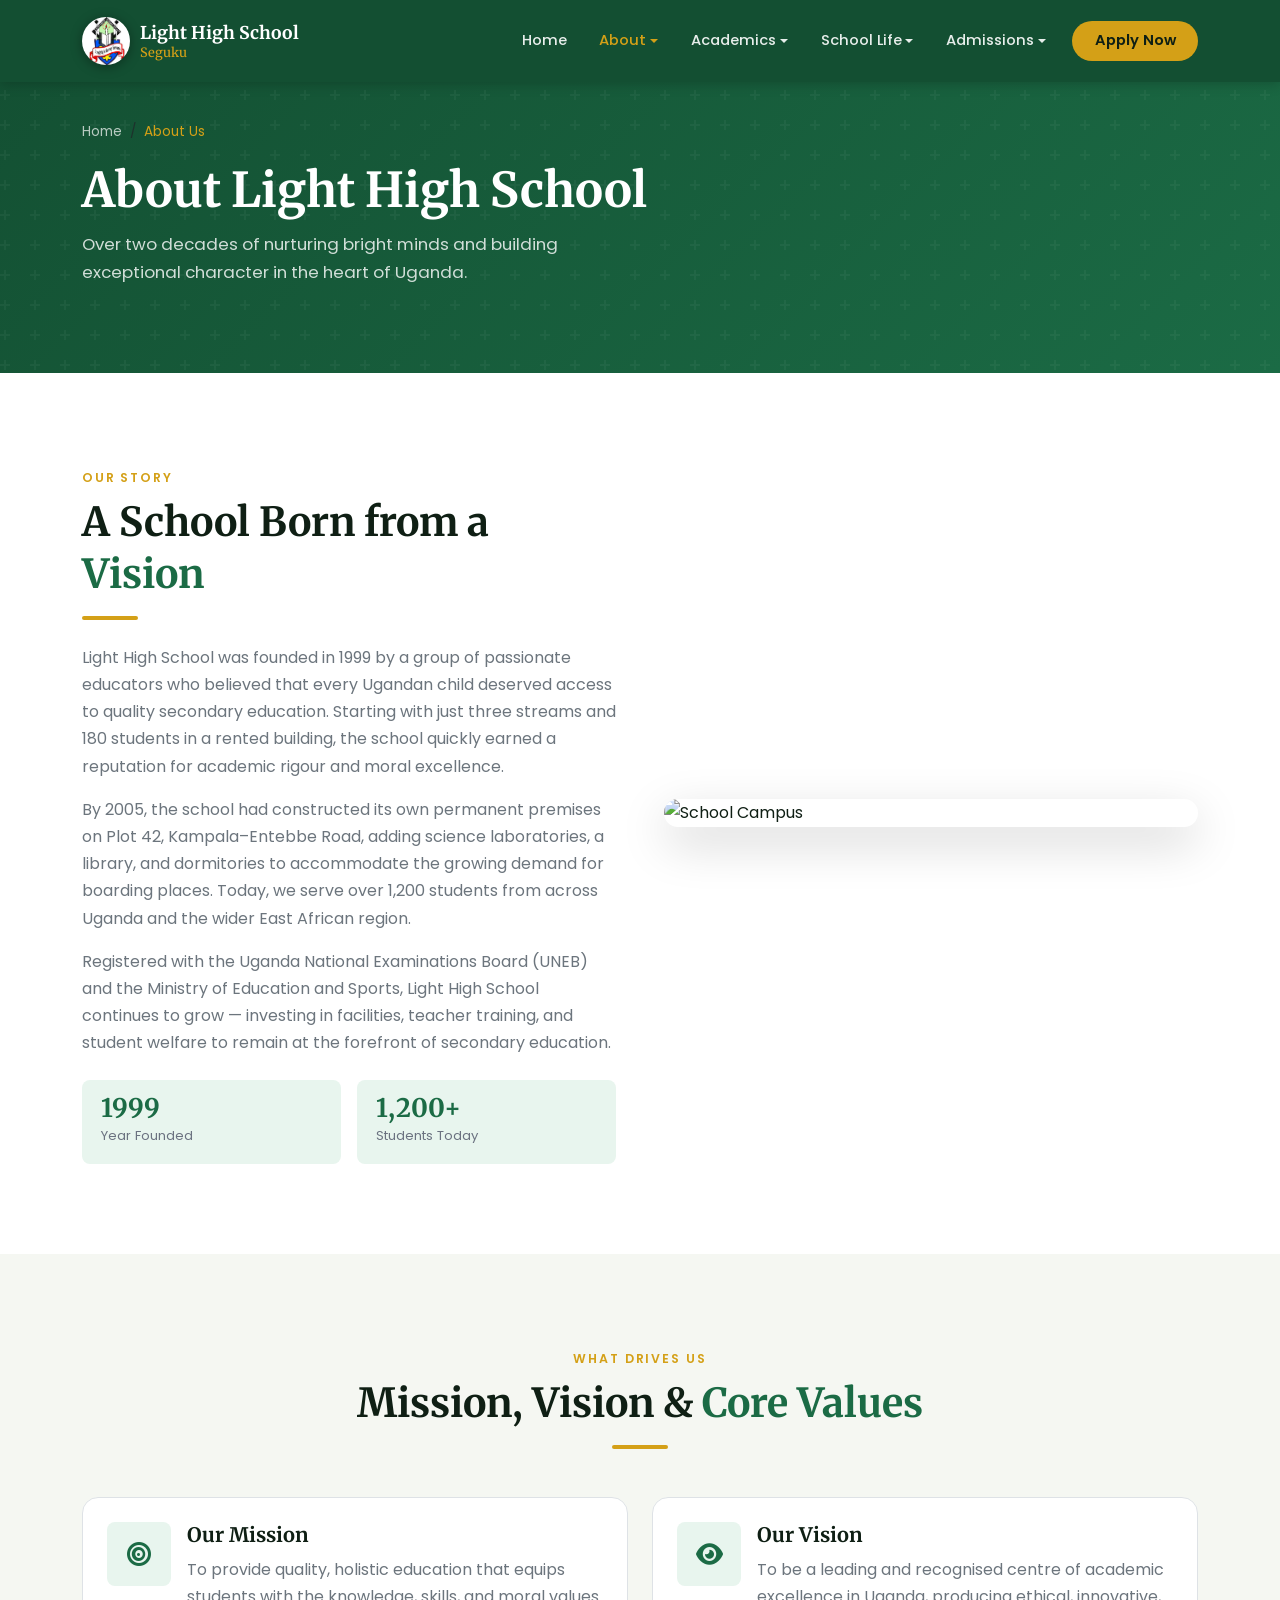
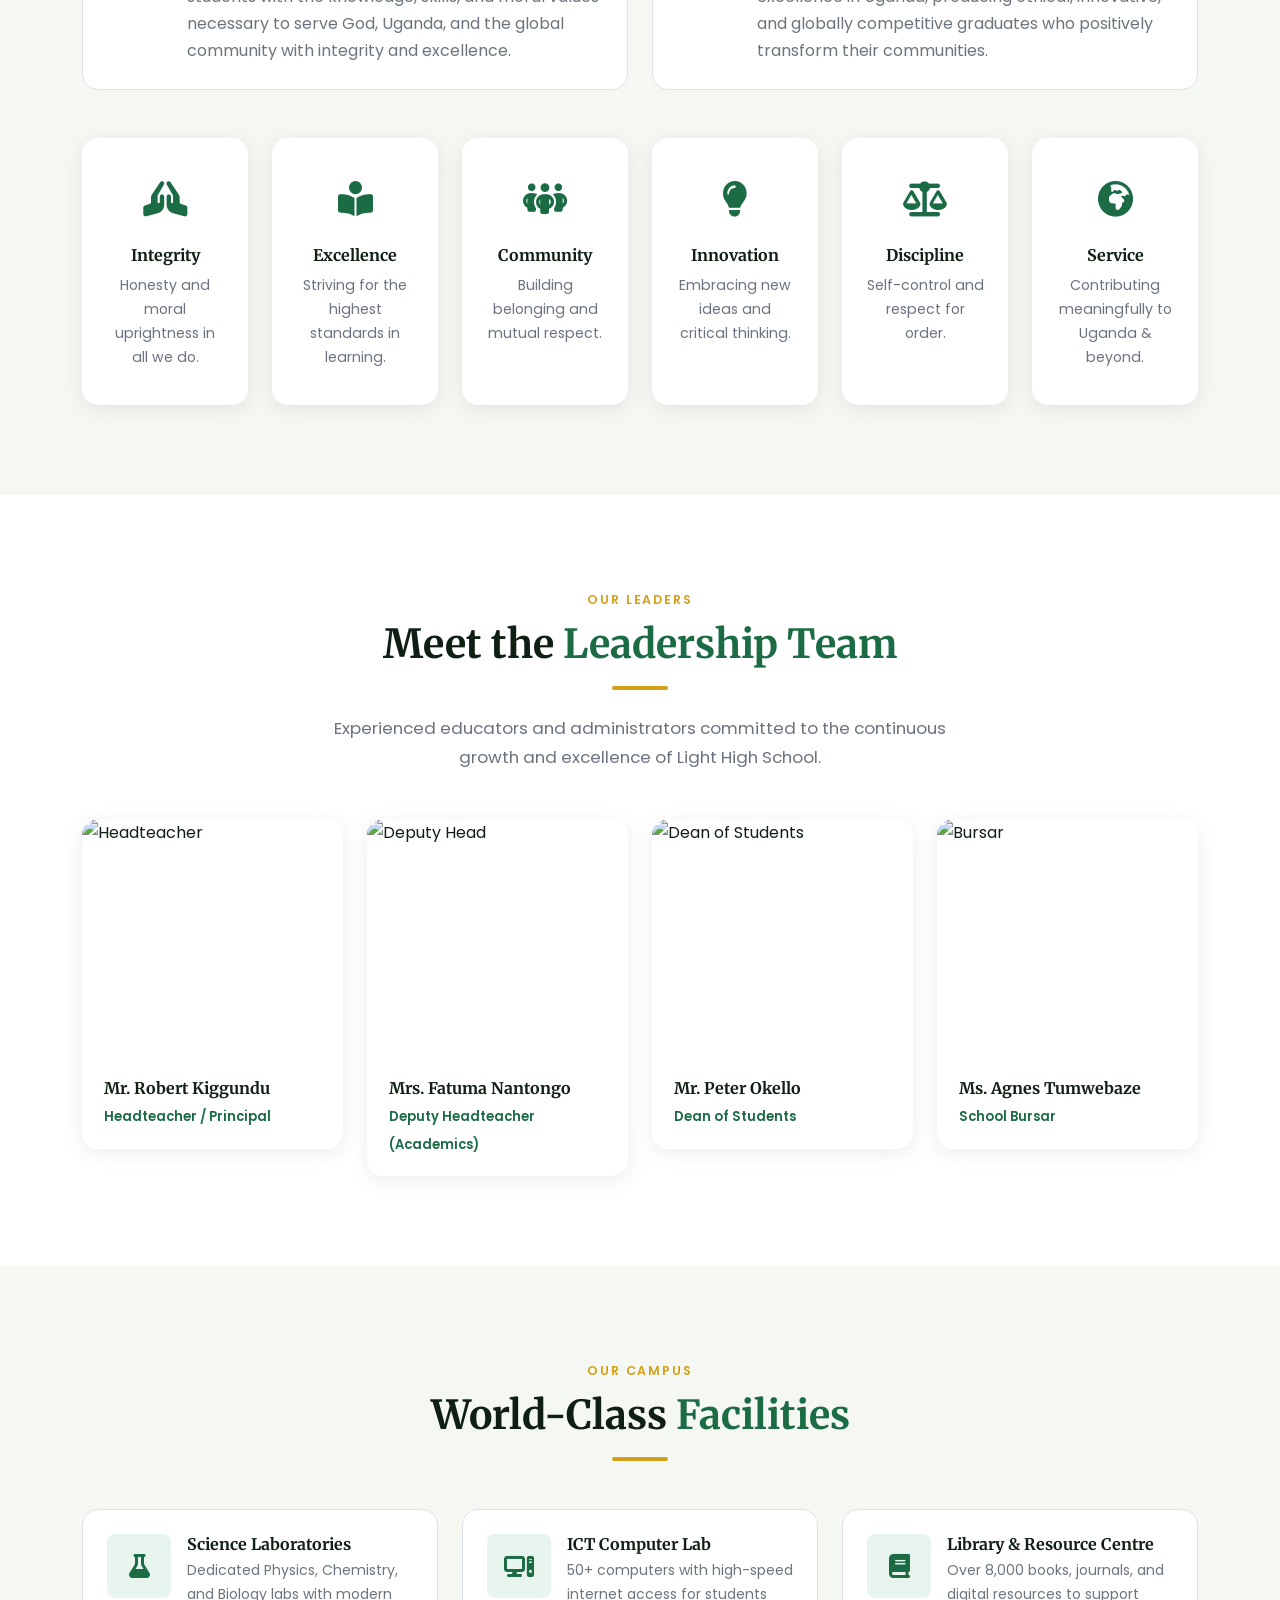
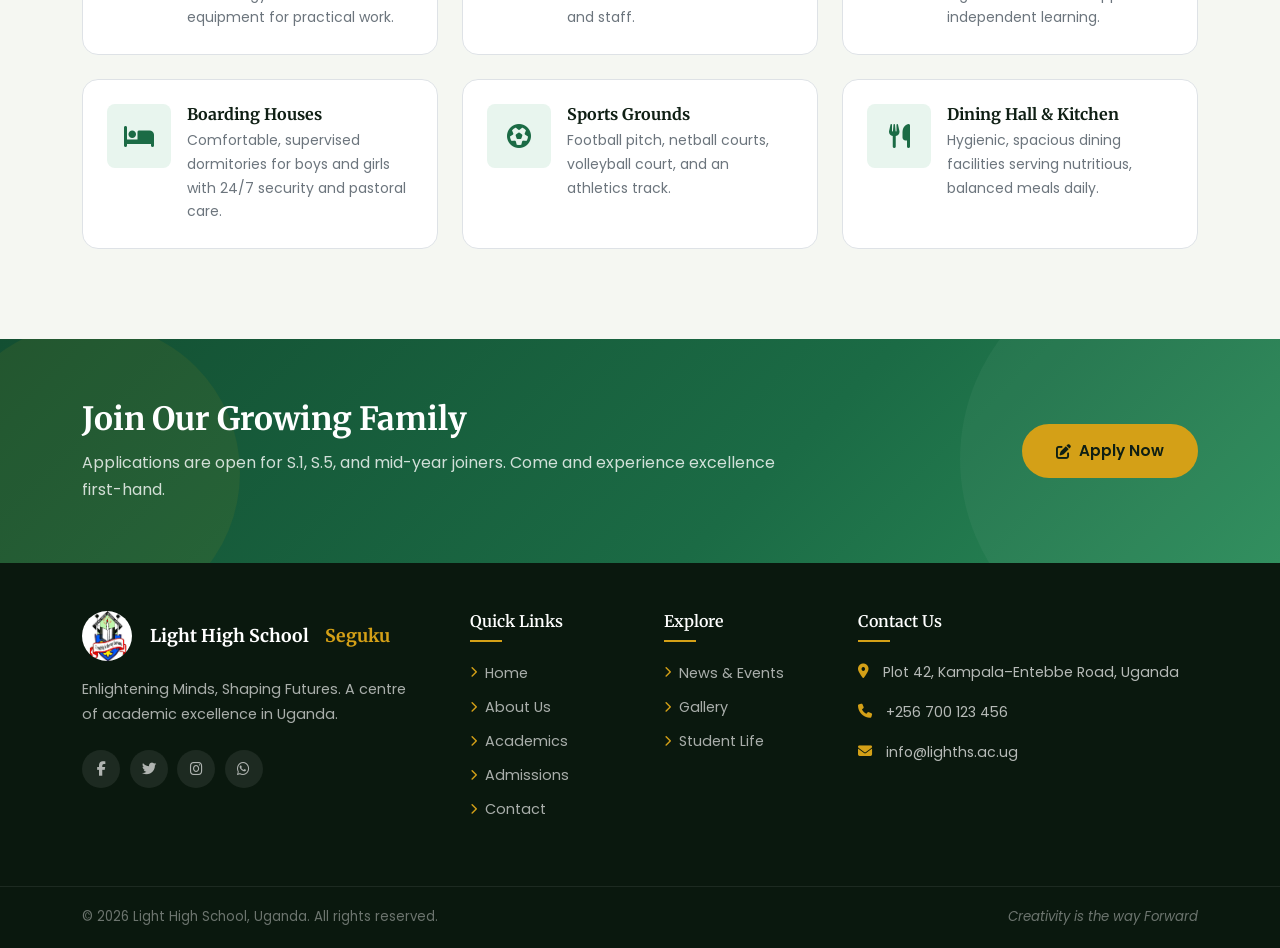
==== commit 2eddc867: "Add new "Student Life" page detailing clubs, sports, boarding, and pastoral care at Light High Schoo" ====
--- a/about.html
+++ b/about.html
@@ -6,7 +6,7 @@
   <meta name="description" content="About Light High School Uganda — our history, mission, vision, core values, leadership, and campus facilities." />
   <title>About Us | Light High School Uganda</title>
 
-  <link rel="icon" href="data:image/svg+xml,<svg xmlns='http://www.w3.org/2000/svg' viewBox='0 0 100 100'><text y='.9em' font-size='90'>🏫</text></svg>" />
+  <link rel="icon" type="image/jpeg" href="images/logo.jpeg" />
   <link rel="preconnect" href="https://fonts.googleapis.com" />
   <link rel="preconnect" href="https://fonts.gstatic.com" crossorigin />
   <link href="https://fonts.googleapis.com/css2?family=Merriweather:wght@400;700;900&family=Poppins:wght@300;400;500;600;700&display=swap" rel="stylesheet" />
@@ -28,19 +28,51 @@
   <nav id="mainNav" class="navbar navbar-expand-lg fixed-top navbar-solid">
     <div class="container">
       <a class="navbar-brand" href="index.html">
-        <div class="brand-icon"><i class="fa-solid fa-lightbulb"></i></div>
-        Light <span>High School</span>
+        <img src="images/logo.jpeg" alt="Light High School Seguku" class="nav-logo" />
+        <span class="brand-name">Light High School<span class="brand-sub">Seguku</span></span>
       </a>
       <button class="navbar-toggler border-0 p-1" type="button" data-bs-toggle="collapse" data-bs-target="#navbarNav" aria-label="Toggle navigation">
-        <span class="navbar-toggler-icon"></span>
+        <i class="fa-solid fa-bars"></i>
       </button>
       <div class="collapse navbar-collapse" id="navbarNav">
         <ul class="navbar-nav ms-auto align-items-lg-center gap-lg-1">
           <li class="nav-item"><a class="nav-link" href="index.html">Home</a></li>
-          <li class="nav-item"><a class="nav-link active" href="about.html">About</a></li>
-          <li class="nav-item"><a class="nav-link" href="academics.html">Academics</a></li>
-          <li class="nav-item"><a class="nav-link" href="admissions.html">Admissions</a></li>
-          <li class="nav-item"><a class="nav-link" href="contact.html">Contact</a></li>
+          <li class="nav-item dropdown">
+            <a class="nav-link dropdown-toggle" href="about.html" role="button" data-bs-toggle="dropdown" aria-expanded="false">About</a>
+            <ul class="dropdown-menu">
+              <li><a class="dropdown-item" href="about.html"><i class="fa-solid fa-school me-2 text-primary-custom"></i>Our School</a></li>
+              <li><a class="dropdown-item" href="about.html"><i class="fa-solid fa-bullseye me-2 text-primary-custom"></i>Mission &amp; Vision</a></li>
+              <li><a class="dropdown-item" href="about.html"><i class="fa-solid fa-users me-2 text-primary-custom"></i>Leadership</a></li>
+              <li><a class="dropdown-item" href="about.html"><i class="fa-solid fa-building me-2 text-primary-custom"></i>Facilities</a></li>
+            </ul>
+          </li>
+          <li class="nav-item dropdown">
+            <a class="nav-link dropdown-toggle" href="academics.html" role="button" data-bs-toggle="dropdown" aria-expanded="false">Academics</a>
+            <ul class="dropdown-menu">
+              <li><a class="dropdown-item" href="academics.html"><i class="fa-solid fa-book-open me-2 text-primary-custom"></i>Overview</a></li>
+              <li><a class="dropdown-item" href="academics.html"><i class="fa-solid fa-graduation-cap me-2 text-primary-custom"></i>O-Level (UCE)</a></li>
+              <li><a class="dropdown-item" href="academics.html"><i class="fa-solid fa-graduation-cap me-2 text-primary-custom"></i>A-Level (UACE)</a></li>
+              <li><a class="dropdown-item" href="academics.html"><i class="fa-solid fa-flask me-2 text-primary-custom"></i>Departments</a></li>
+            </ul>
+          </li>
+          <li class="nav-item dropdown">
+            <a class="nav-link dropdown-toggle" href="#" role="button" data-bs-toggle="dropdown" aria-expanded="false">School Life</a>
+            <ul class="dropdown-menu">
+              <li><a class="dropdown-item" href="news.html"><i class="fa-solid fa-newspaper me-2 text-primary-custom"></i>News &amp; Events</a></li>
+              <li><a class="dropdown-item" href="gallery.html"><i class="fa-solid fa-images me-2 text-primary-custom"></i>Gallery</a></li>
+              <li><a class="dropdown-item" href="student-life.html"><i class="fa-solid fa-heart me-2 text-primary-custom"></i>Student Life</a></li>
+            </ul>
+          </li>
+          <li class="nav-item dropdown">
+            <a class="nav-link dropdown-toggle" href="admissions.html" role="button" data-bs-toggle="dropdown" aria-expanded="false">Admissions</a>
+            <ul class="dropdown-menu">
+              <li><a class="dropdown-item" href="admissions.html"><i class="fa-solid fa-file-alt me-2 text-primary-custom"></i>How to Apply</a></li>
+              <li><a class="dropdown-item" href="admissions.html"><i class="fa-solid fa-list-check me-2 text-primary-custom"></i>Requirements</a></li>
+              <li><a class="dropdown-item" href="admissions.html"><i class="fa-solid fa-money-bill me-2 text-primary-custom"></i>Fees Structure</a></li>
+              <li><hr class="dropdown-divider" /></li>
+              <li><a class="dropdown-item" href="contact.html"><i class="fa-solid fa-envelope me-2 text-primary-custom"></i>Contact Us</a></li>
+            </ul>
+          </li>
           <li class="nav-item ms-lg-2">
             <a class="nav-link nav-btn" href="admissions.html">Apply Now</a>
           </li>
@@ -361,10 +393,8 @@
       <div class="row g-5 pb-5">
         <div class="col-lg-4">
           <a href="index.html" class="navbar-brand mb-3 d-inline-flex text-white text-decoration-none" style="font-family:var(--ff-heading);">
-            <div class="brand-icon me-2" style="background:var(--clr-gold); color:#0f1f14; width:38px; height:38px; border-radius:50%; display:flex; align-items:center; justify-content:center;">
-              <i class="fa-solid fa-lightbulb"></i>
-            </div>
-            Light <span style="color:var(--clr-gold); margin-left:.3rem;">High School</span>
+            <img src="images/logo.jpeg" alt="Light High School Seguku" style="height:50px; width:auto; border-radius:50%;" class="me-2" />
+            Light High School<span style="color:var(--clr-gold); margin-left:.3rem;">Seguku</span>
           </a>
           <p style="font-size:.9rem; color:rgba(255,255,255,.65);" class="mb-4">
             Enlightening Minds, Shaping Futures. A centre of academic excellence in Uganda.
@@ -387,12 +417,11 @@
           </ul>
         </div>
         <div class="col-6 col-lg-2">
-          <h5>About</h5>
+          <h5>Explore</h5>
           <ul class="footer-links">
-            <li><a href="about.html"><i class="fa-solid fa-chevron-right"></i>Our History</a></li>
-            <li><a href="about.html"><i class="fa-solid fa-chevron-right"></i>Mission &amp; Vision</a></li>
-            <li><a href="about.html"><i class="fa-solid fa-chevron-right"></i>Leadership</a></li>
-            <li><a href="about.html"><i class="fa-solid fa-chevron-right"></i>Facilities</a></li>
+            <li><a href="news.html"><i class="fa-solid fa-chevron-right"></i>News &amp; Events</a></li>
+            <li><a href="gallery.html"><i class="fa-solid fa-chevron-right"></i>Gallery</a></li>
+            <li><a href="student-life.html"><i class="fa-solid fa-chevron-right"></i>Student Life</a></li>
           </ul>
         </div>
         <div class="col-lg-4">
@@ -406,7 +435,7 @@
     <div class="footer-bottom">
       <div class="container d-flex flex-column flex-md-row align-items-center justify-content-between gap-2">
         <p class="mb-0">&copy; <span class="current-year"></span> Light High School, Uganda. All rights reserved.</p>
-        <p class="mb-0"><em>Lux et Scientia</em></p>
+        <p class="mb-0"><em>Creativity is the way Forward</em></p>
       </div>
     </div>
   </footer>
--- a/css/style.css
+++ b/css/style.css
@@ -154,47 +154,58 @@
   box-shadow: 0 6px 20px rgba(212,160,23,.35);
 }
 
-/* ---------- Navbar ---------- */
+/* ============================================================
+   NAVBAR — full rewrite
+   ============================================================ */
+
+/* Base nav — transparent on desktop, solid dark-green on mobile */
 #mainNav {
-  transition: background .4s ease, box-shadow .4s ease, padding .3s ease;
+  background: transparent;
+  transition: background .35s ease, box-shadow .35s ease, padding .3s ease;
   padding: 1.1rem 0;
   z-index: 1050;
 }
 
+/* --- Desktop scrolled state --- */
 #mainNav.scrolled {
   background: var(--clr-white) !important;
   box-shadow: 0 2px 20px rgba(0,0,0,.1);
   padding: .6rem 0;
 }
-
-#mainNav.scrolled .nav-link { color: var(--clr-dark) !important; }
-#mainNav.scrolled .navbar-brand { color: var(--clr-primary) !important; }
-#mainNav.scrolled .navbar-brand span { color: var(--clr-gold) !important; }
-#mainNav.scrolled .nav-btn { background: var(--clr-primary) !important; color: var(--clr-white) !important; }
-
+#mainNav.scrolled .nav-link               { color: var(--clr-dark) !important; }
+#mainNav.scrolled .navbar-brand .brand-name { color: var(--clr-primary) !important; }
+#mainNav.scrolled .navbar-brand .brand-sub  { color: var(--clr-gold) !important; }
+#mainNav.scrolled .nav-btn                { background: var(--clr-primary) !important; color: var(--clr-white) !important; }
+#mainNav.scrolled .navbar-toggler         { border-color: rgba(0,0,0,.15) !important; }
+#mainNav.scrolled .navbar-toggler .fa-bars { color: var(--clr-dark); }
+#mainNav.scrolled .nav-logo               { filter: drop-shadow(0 1px 3px rgba(0,0,0,.15)); }
+
+/* --- Brand --- */
 .navbar-brand {
   font-family: var(--ff-heading);
-  font-size: 1.35rem;
+  font-size: 1.1rem;
   font-weight: 700;
   color: var(--clr-white) !important;
   display: flex;
   align-items: center;
-  gap: .6rem;
-}
-.navbar-brand span { color: var(--clr-gold); }
-.navbar-brand .brand-icon {
-  width: 42px;
-  height: 42px;
-  background: var(--clr-gold);
+  gap: .65rem;
+  line-height: 1.25;
+}
+.navbar-brand .brand-name { color: var(--clr-white); }
+.navbar-brand .brand-sub  { color: var(--clr-gold); font-size: .8rem; font-weight: 500; display: block; }
+.nav-logo {
+  height: 48px;
+  width: auto;
   border-radius: 50%;
-  display: flex;
-  align-items: center;
-  justify-content: center;
-  font-size: 1.1rem;
-  color: var(--clr-dark);
+  filter: drop-shadow(0 2px 6px rgba(0,0,0,.35));
   flex-shrink: 0;
 }
 
+/* --- Burger icon (white on dark backgrounds) --- */
+.navbar-toggler { border-color: rgba(255,255,255,.3) !important; background: transparent; }
+.navbar-toggler .fa-bars { font-size: 1.2rem; color: #fff; }
+
+/* --- Nav links --- */
 .nav-link {
   font-weight: 500;
   font-size: .92rem;
@@ -203,21 +214,23 @@
   position: relative;
   transition: var(--transition);
 }
-.nav-link::after {
+.nav-link:hover,
+.nav-link.active { color: var(--clr-gold) !important; }
+
+/* Underline indicator — only on non-dropdown top-level links */
+.nav-link:not(.dropdown-toggle)::after {
   content: '';
   position: absolute;
-  bottom: -2px;
-  left: .9rem;
-  right: .9rem;
+  bottom: -2px; left: .9rem; right: .9rem;
   height: 2px;
   background: var(--clr-gold);
   transform: scaleX(0);
   transition: transform .3s ease;
 }
-.nav-link:hover::after,
-.nav-link.active::after { transform: scaleX(1); }
-.nav-link:hover, .nav-link.active { color: var(--clr-gold) !important; }
-
+.nav-link:not(.dropdown-toggle):hover::after,
+.nav-link:not(.dropdown-toggle).active::after { transform: scaleX(1); }
+
+/* Apply Now pill */
 .nav-btn {
   background: var(--clr-gold);
   color: var(--clr-dark) !important;
@@ -226,16 +239,96 @@
   font-weight: 600;
   transition: var(--transition);
 }
-.nav-btn:hover { background: #b8880f !important; color: var(--clr-white) !important; transform: translateY(-1px); }
+.nav-btn:hover { background: #b8880f !important; color: var(--clr-white) !important; }
 .nav-btn::after { display: none !important; }
 
-/* Solid navbar (non-transparent pages) */
-.navbar-solid {
-  background: var(--clr-primary) !important;
-  box-shadow: 0 2px 20px rgba(0,0,0,.15);
-  padding: .6rem 0 !important;
-}
-.navbar-solid .nav-link { color: rgba(255,255,255,.85) !important; }
+/* Solid navbar — inner pages with no hero behind nav */
+#mainNav.navbar-solid {
+  background: var(--clr-primary-dk) !important;
+  box-shadow: 0 2px 12px rgba(0,0,0,.2);
+  padding: .75rem 0;
+}
+
+/* --- Desktop dropdown (hover to open) --- */
+.dropdown-menu {
+  border: none;
+  box-shadow: 0 8px 30px rgba(0,0,0,.12);
+  border-radius: 10px;
+  padding: .5rem;
+  min-width: 210px;
+}
+.dropdown-item {
+  border-radius: 6px;
+  font-size: .88rem;
+  font-weight: 500;
+  padding: .5rem .85rem;
+  color: var(--clr-dark);
+  transition: background .18s, color .18s;
+}
+.dropdown-item:hover,
+.dropdown-item.active {
+  background: var(--clr-primary-lt);
+  color: var(--clr-primary-dk);
+}
+.dropdown-divider { margin: .35rem .85rem; }
+
+@media (min-width: 992px) {
+  #mainNav .nav-item.dropdown:hover > .dropdown-menu {
+    display: block;
+    margin-top: 0;
+    animation: dropFade .18s ease forwards;
+  }
+  #mainNav .dropdown-toggle::after { vertical-align: .15em; }
+}
+@keyframes dropFade {
+  from { opacity: 0; transform: translateY(-6px); }
+  to   { opacity: 1; transform: translateY(0); }
+}
+
+/* --- Mobile: sticky page component, always visible --- */
+@media (max-width: 991.98px) {
+  #mainNav {
+    position: sticky !important;
+    top: 0;
+    background: var(--clr-primary-dk) !important;
+    box-shadow: 0 2px 12px rgba(0,0,0,.25);
+  }
+
+  /* Keep dark-green even when scrolled on mobile */
+  #mainNav.scrolled {
+    background: var(--clr-primary-dk) !important;
+    box-shadow: 0 2px 12px rgba(0,0,0,.25);
+  }
+
+  /* Mobile dropdown — flows inline, semi-transparent on dark bg */
+  #mainNav .dropdown-menu {
+    position: static;
+    box-shadow: none;
+    border-radius: 8px;
+    background: rgba(255,255,255,.08);
+    border: 1px solid rgba(255,255,255,.18);
+    margin: .25rem 0;
+  }
+  #mainNav .dropdown-item {
+    color: rgba(255,255,255,.88);
+  }
+  #mainNav .dropdown-item i { color: rgba(255,255,255,.6) !important; }
+  #mainNav .dropdown-item:hover,
+  #mainNav .dropdown-item.active {
+    background: rgba(255,255,255,.15);
+    color: var(--clr-gold);
+  }
+  #mainNav .dropdown-item:hover i,
+  #mainNav .dropdown-item.active i { color: var(--clr-gold) !important; }
+
+  /* Scrolled mobile dropdown — keep dark theme */
+  #mainNav.scrolled .dropdown-menu {
+    background: rgba(255,255,255,.08);
+    border-color: rgba(255,255,255,.18);
+  }
+  #mainNav.scrolled .dropdown-item { color: rgba(255,255,255,.88); }
+  #mainNav.scrolled .dropdown-item i { color: rgba(255,255,255,.6) !important; }
+}
 
 /* ---------- Hero ---------- */
 .hero {
